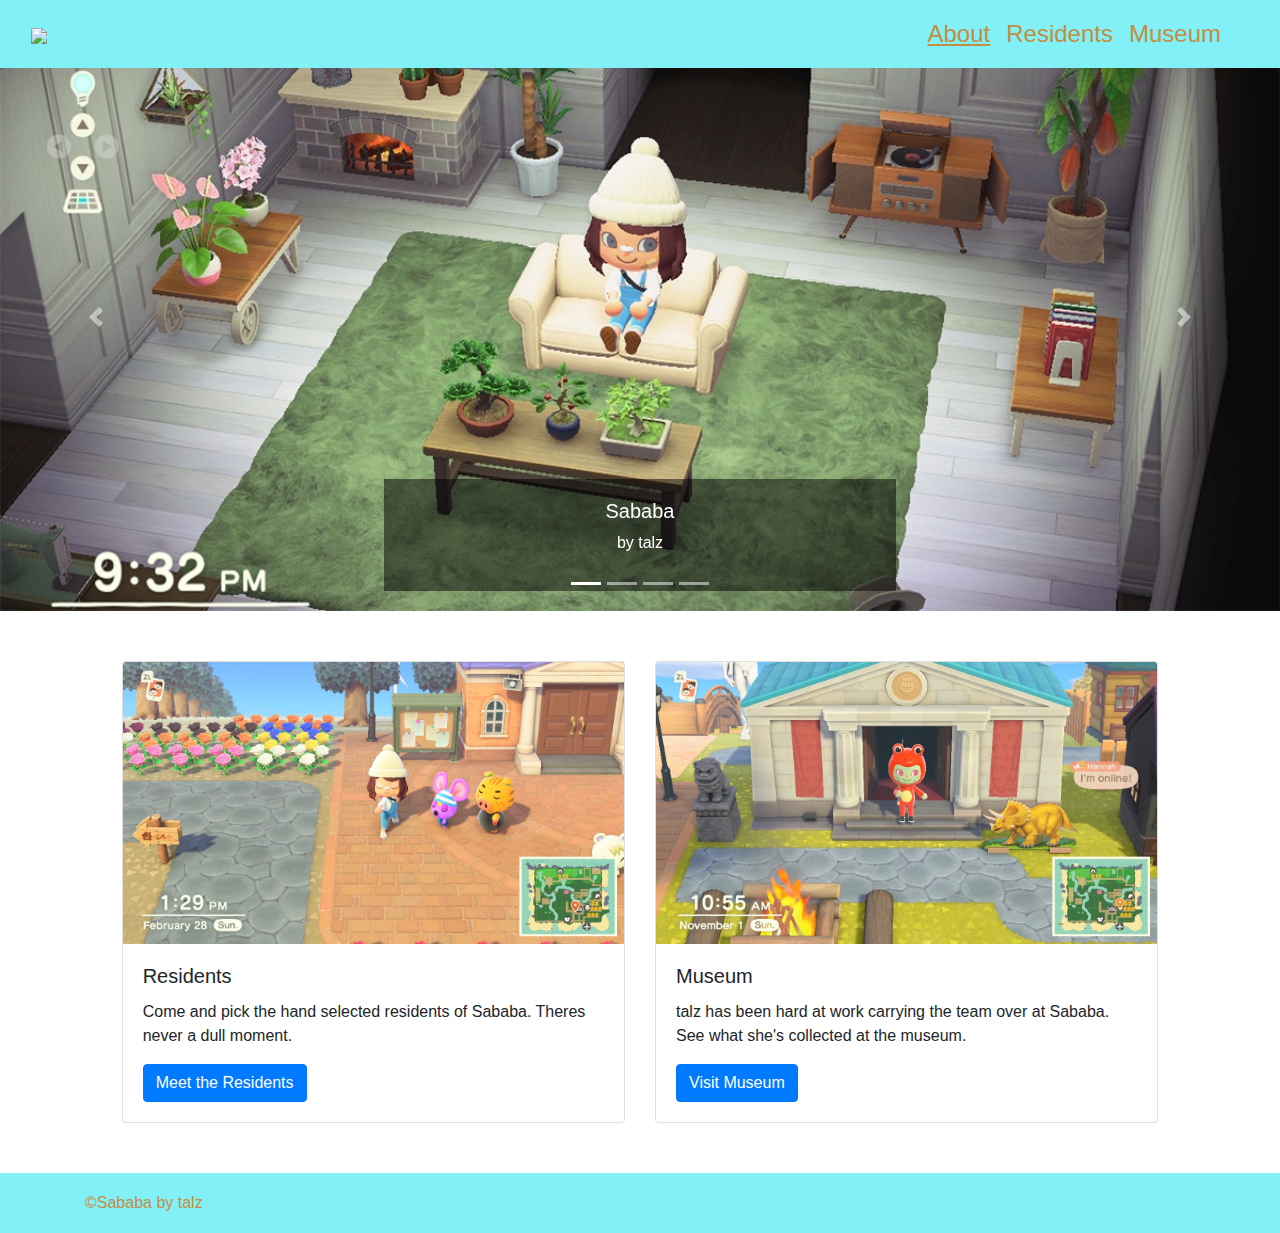
==== index.html @ 1c3ce2df "footer" ====
<!DOCTYPE html>
<html lang="en">
<head>
    <meta charset="UTF-8">
    <meta name="viewport" content="width=device-width, initial-scale=1.0">
    <title>ACNH</title>

    <link rel="stylesheet" href="https://maxcdn.bootstrapcdn.com/bootstrap/4.0.0/css/bootstrap.min.css" integrity="sha384-Gn5384xqQ1aoWXA+058RXPxPg6fy4IWvTNh0E263XmFcJlSAwiGgFAW/dAiS6JXm" crossorigin="anonymous">

    <script src="https://code.jquery.com/jquery-3.2.1.slim.min.js" integrity="sha384-KJ3o2DKtIkvYIK3UENzmM7KCkRr/rE9/Qpg6aAZGJwFDMVNA/GpGFF93hXpG5KkN" crossorigin="anonymous"></script>
    <script src="https://cdnjs.cloudflare.com/ajax/libs/popper.js/1.12.9/umd/popper.min.js" integrity="sha384-ApNbgh9B+Y1QKtv3Rn7W3mgPxhU9K/ScQsAP7hUibX39j7fakFPskvXusvfa0b4Q" crossorigin="anonymous"></script>
    <script src="https://maxcdn.bootstrapcdn.com/bootstrap/4.0.0/js/bootstrap.min.js" integrity="sha384-JZR6Spejh4U02d8jOt6vLEHfe/JQGiRRSQQxSfFWpi1MquVdAyjUar5+76PVCmYl" crossorigin="anonymous"></script>

    <link rel="stylesheet" href="CSS/index.css">
    <link rel="shortcut icon" type="image/png" href="../UX_UI_HW21/images/animal-crossing-new-horizons-sept-nintendo-direct-1-transparent.png"/>

        <!-- Global site tag (gtag.js) - Google Analytics -->
<script async src="https://www.googletagmanager.com/gtag/js?id=G-LXJEY1V254"></script>
<script>
  window.dataLayer = window.dataLayer || [];
  function gtag(){dataLayer.push(arguments);}
  gtag('js', new Date());

  gtag('config', 'G-LXJEY1V254');
</script>

<!-- Hotjar Tracking Code for https://taliaherzberg.github.io/UX_UI_HW21/ -->
<script>
  (function(h,o,t,j,a,r){
      h.hj=h.hj||function(){(h.hj.q=h.hj.q||[]).push(arguments)};
      h._hjSettings={hjid:2274243,hjsv:6};
      a=o.getElementsByTagName('head')[0];
      r=o.createElement('script');r.async=1;
      r.src=t+h._hjSettings.hjid+j+h._hjSettings.hjsv;
      a.appendChild(r);
  })(window,document,'https://static.hotjar.com/c/hotjar-','.js?sv=');
</script>

</head>
<body>


    <nav class="navbar navbar-expand-lg navbar-light bg-light customNav">
        <div class="container-fluid">
          <a class="navbar-brand" href="#"><img src="../UX_UI_HW21/images/logo.png"></a>
          <button class="navbar-toggler" type="button" data-bs-toggle="collapse" data-bs-target="#navbarSupportedContent" aria-controls="navbarSupportedContent" aria-expanded="false" aria-label="Toggle navigation">
            <span class="navbar-toggler-icon"></span>
          </button>
          <div class="collapse navbar-collapse" id="navbarSupportedContent">
            <ul class="navbar-nav me-auto mb-2 mb-lg-0">
              <li class="nav-item">
                <a class="nav-link active" aria-current="page" href="#">About</a>
              </li>
              <li class="nav-item">
                <a class="nav-link" href="#">Residents</a>
              </li>
              <li class="nav-item">
                <a class="nav-link" href="#">Museum</a>
              </li>
            </ul>
          </div>
        </div>
      </nav>

      <br>
  
      <div id="carouselExampleIndicators" class="carousel slide" data-ride="carousel">
        <ol class="carousel-indicators">
          <li data-target="#carouselExampleIndicators" data-slide-to="0" class="active"></li>
          <li data-target="#carouselExampleIndicators" data-slide-to="1"></li>
          <li data-target="#carouselExampleIndicators" data-slide-to="2"></li>
          <li data-target="#carouselExampleIndicators" data-slide-to="3"></li>
        </ol>
        <div class="carousel-inner">
          <div class="carousel-item active">
            <img src="images/living-room.PNG" class="d-block w-100" alt="First Slide">
            <div class="carousel-caption d-none d-md-block">
              <h5>Sababa</h5>
              <p>by talz</p>
            </div>
          </div>
          <div class="carousel-item">
            <img src="images/drums.PNG" class="d-block w-100" alt="Second Slide">
            <div class="carousel-caption d-none d-md-block">
              <h5>Sababa</h5>
              <p>by talz</p>
            </div>
          </div>
          <div class="carousel-item">
            <img src="images/northern-lights.PNG" class="d-block w-100" alt="Third Slide">
            <div class="carousel-caption d-none d-md-block">
              <h5>Sababa</h5>
              <p>by talz</p>
            </div>
          </div>
          <div class="carousel-item">
            <img src="images/beach.png" class="d-block w-100" alt="Fourth Slide">
            <div class="carousel-caption d-none d-md-block">
              <h5>Sababa</h5>
              <p>by talz</p>
            </div>
          </div>
        </div>
        <a class="carousel-control-prev" href="#carouselExampleIndicators" role="button" data-slide="prev">
          <span class="carousel-control-prev-icon" aria-hidden="true"></span>
          <span class="sr-only">Previous</span>
        </a>
        <a class="carousel-control-next" href="#carouselExampleIndicators" role="button" data-slide="next">
          <span class="carousel-control-next-icon" aria-hidden="true"></span>
          <span class="sr-only">Next</span>
        </a>
      </div>
    
      <section class="cards"> 
        <div class="container-fluid">
          <div class="row">
            <div class="cardContainer col-lg-5 col-md-5 col-sm-12">
              <div class="card">
                <img src="images/yoga.PNG" class="card-img-top" alt="...">
                <div class="card-body">
                  <h5 class="card-title">Residents</h5>
                  <p class="card-text">Come and pick the hand selected residents of Sababa. Theres never a dull moment.</p>
                  <a href="#" class="btn btn-primary">Meet the Residents</a>
                </div>
              </div>
            </div>
        
            <div class="cardContainer col-lg-5 col-md-5 col-sm-12">
              <div class="card">
                <img src="images/museum.PNG" class="card-img-top" alt="...">
                <div class="card-body">
                  <h5 class="card-title">Museum</h5>
                  <p class="card-text">talz has been hard at work carrying the team over at Sababa. See what she's collected at the museum.</p>
                  <a href="#" class="btn btn-primary">Visit Museum</a>
                </div>
              </div>
            </div>    

      </section>
      

      <footer class="footer">
        <div class="container">
          <span class="text-muted">©Sababa by talz</span>
        </div>
      </footer>

</body>
</html>
---- CSS/index.css ----
*{
    margin: 0;
    padding: 0;
}

.customNav {
    position: fixed;
    width: 100%;
    background-color: #81F1F7 !important;
    background-size: cover;
    z-index: 10;
  }

  .navbar-nav {
    margin-left: auto;
    margin-right: 0 !important;
    padding-left: 20px;
    padding-right: 20px;
    font-family: Arial, Helvetica, sans-serif;
    font-size: 24px;
  }

  .nav-link {
      color: #C48D3F !important;
  }

  .active {
      text-decoration: underline;
  }

  .active:hover {
      text-decoration: underline;
  }

  .carousel-caption {
      font-family: Arial, Helvetica, sans-serif;
      background: rgba(0, 0, 0, 0.5);
      background-size: 100px;
      width: 40%;
      margin-left: auto;
      margin-right: auto;
  }

  .row {
      margin-top: 50px;
      justify-items: center;
      justify-content: center;
  }

  footer {
    position: absolute;
    width: 100%;
    height: 60px;
    line-height: 60px;
    background-color: #81F1F7;
    margin-top: 50px;
    font-family: Arial, Helvetica, sans-serif;
  }

  .text-muted {
      color: #C48D3F !important;
  }
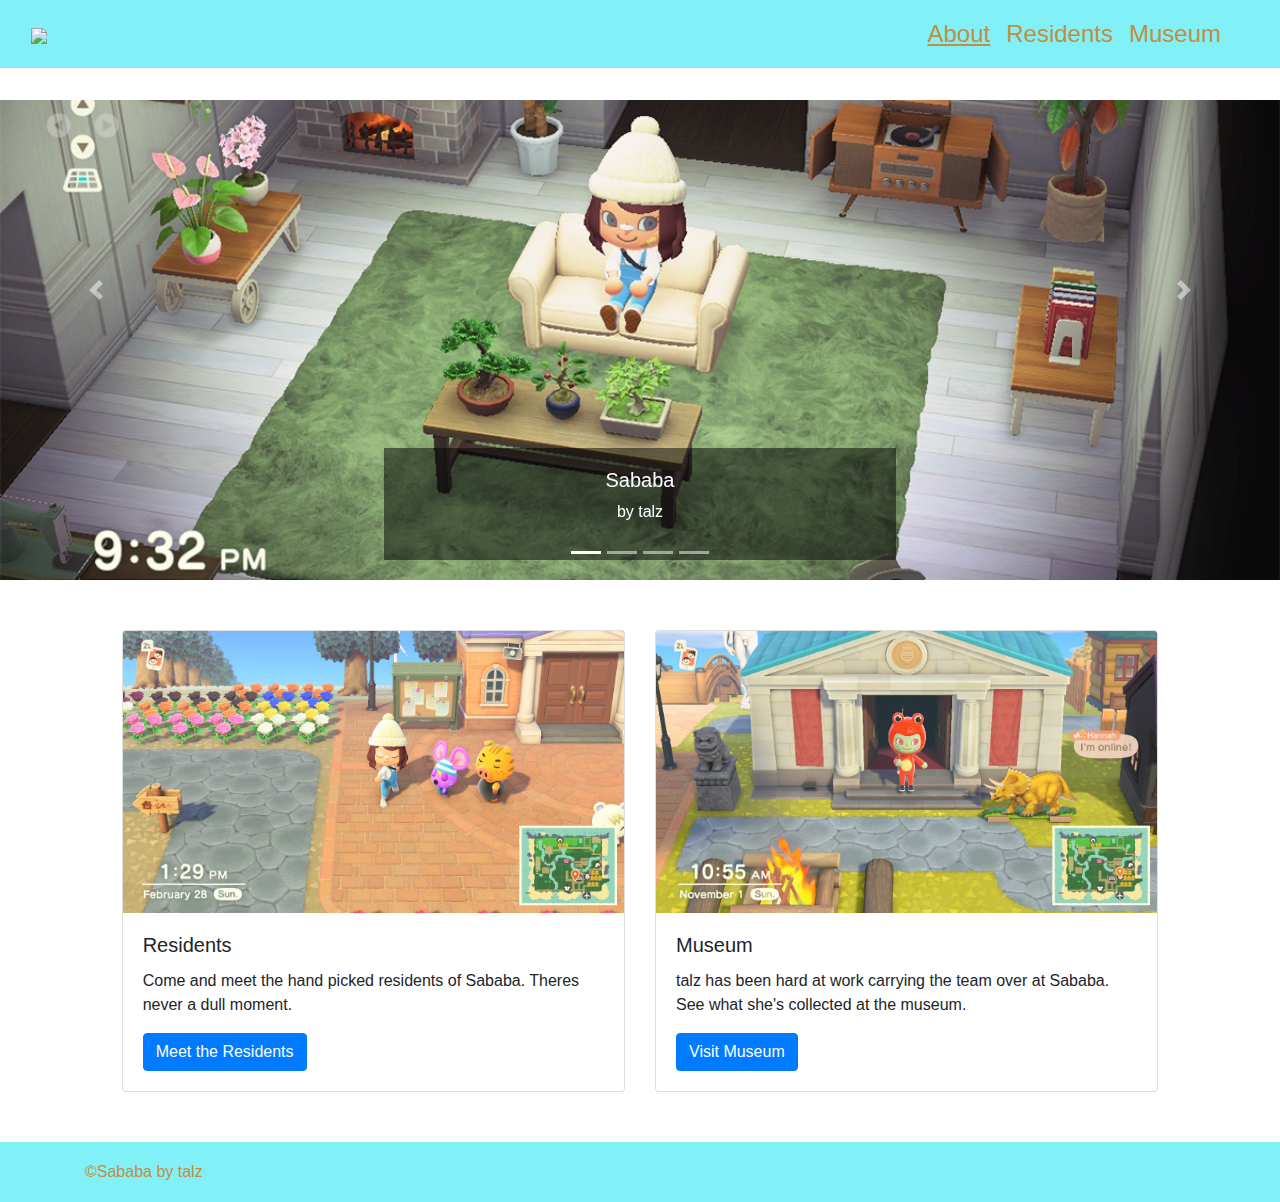
==== commit a643b378: "residents page" ====
--- a/index.html
+++ b/index.html
@@ -52,17 +52,16 @@
                 <a class="nav-link active" aria-current="page" href="#">About</a>
               </li>
               <li class="nav-item">
-                <a class="nav-link" href="#">Residents</a>
+                <a class="nav-link" href="../UX_UI_HW21/residents.html">Residents</a>
               </li>
               <li class="nav-item">
-                <a class="nav-link" href="#">Museum</a>
+                <a class="nav-link" href="../UX_UI_HW21/museum.html">Museum</a>
               </li>
             </ul>
           </div>
         </div>
       </nav>
 
-      <br>
   
       <div id="carouselExampleIndicators" class="carousel slide" data-ride="carousel">
         <ol class="carousel-indicators">
@@ -119,8 +118,8 @@
                 <img src="images/yoga.PNG" class="card-img-top" alt="...">
                 <div class="card-body">
                   <h5 class="card-title">Residents</h5>
-                  <p class="card-text">Come and pick the hand selected residents of Sababa. Theres never a dull moment.</p>
-                  <a href="#" class="btn btn-primary">Meet the Residents</a>
+                  <p class="card-text">Come and meet the hand picked residents of Sababa. Theres never a dull moment.</p>
+                  <a href="../UX_UI_HW21/residents.html" class="btn btn-primary">Meet the Residents</a>
                 </div>
               </div>
             </div>
@@ -131,7 +130,7 @@
                 <div class="card-body">
                   <h5 class="card-title">Museum</h5>
                   <p class="card-text">talz has been hard at work carrying the team over at Sababa. See what she's collected at the museum.</p>
-                  <a href="#" class="btn btn-primary">Visit Museum</a>
+                  <a href="../UX_UI_HW21/museum.html" class="btn btn-primary">Visit Museum</a>
                 </div>
               </div>
             </div>    
--- a/CSS/index.css
+++ b/CSS/index.css
@@ -7,8 +7,7 @@
     position: fixed;
     width: 100%;
     background-color: #81F1F7 !important;
-    background-size: cover;
-    z-index: 10;
+    z-index:10;
   }
 
   .navbar-nav {
@@ -32,6 +31,9 @@
       text-decoration: underline;
   }
 
+  .carousel {
+      padding-top: 100px;
+  }
   .carousel-caption {
       font-family: Arial, Helvetica, sans-serif;
       background: rgba(0, 0, 0, 0.5);
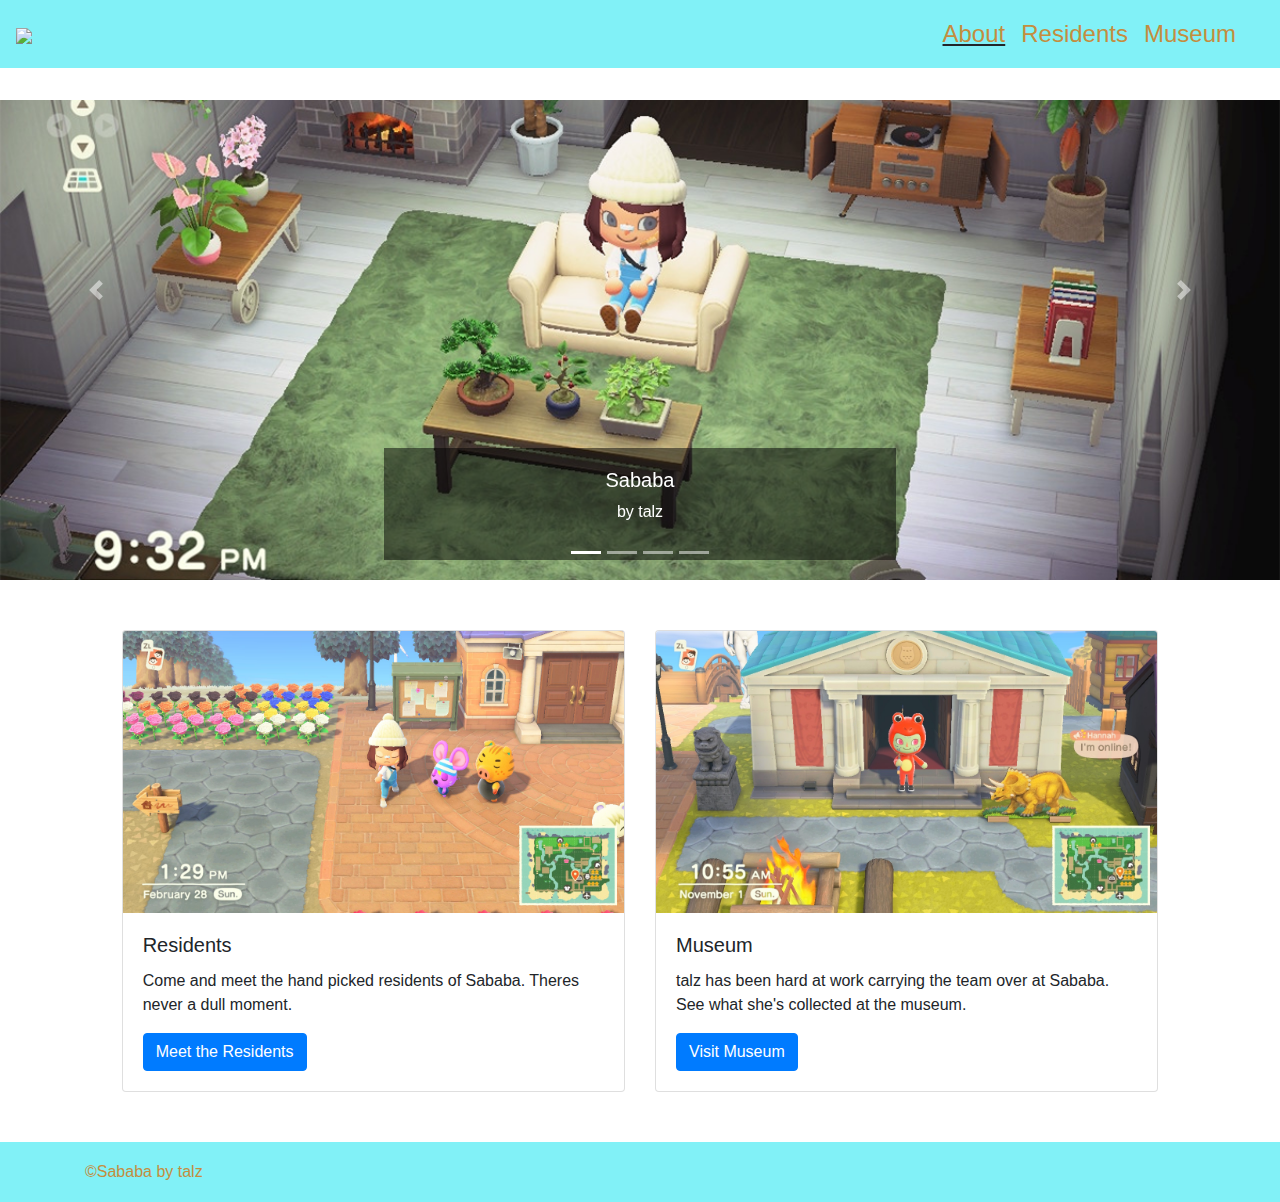
==== commit 74147584: "hamburger menu fixed" ====
--- a/index.html
+++ b/index.html
@@ -39,26 +39,24 @@
 </head>
 <body>
 
-
-    <nav class="navbar navbar-expand-lg navbar-light bg-light customNav">
-        <div class="container-fluid">
-          <a class="navbar-brand" href="#"><img src="../UX_UI_HW21/images/logo.png"></a>
-          <button class="navbar-toggler" type="button" data-bs-toggle="collapse" data-bs-target="#navbarSupportedContent" aria-controls="navbarSupportedContent" aria-expanded="false" aria-label="Toggle navigation">
-            <span class="navbar-toggler-icon"></span>
-          </button>
-          <div class="collapse navbar-collapse" id="navbarSupportedContent">
-            <ul class="navbar-nav me-auto mb-2 mb-lg-0">
-              <li class="nav-item">
-                <a class="nav-link active" aria-current="page" href="#">About</a>
-              </li>
-              <li class="nav-item">
-                <a class="nav-link" href="../UX_UI_HW21/residents.html">Residents</a>
-              </li>
-              <li class="nav-item">
-                <a class="nav-link" href="../UX_UI_HW21/museum.html">Museum</a>
-              </li>
-            </ul>
-          </div>
+      <nav class="navbar navbar-expand-lg navbar-light bg-light customNav">
+        <a class="navbar-brand" href="#"><img src="../UX_UI_HW21/images/logo.png"></a>
+        <button class="navbar-toggler" type="button" data-toggle="collapse" data-target="#navbarSupportedContent"
+          aria-controls="navbarSupportedContent" aria-expanded="false" aria-label="Toggle navigation">
+          <span class="navbar-toggler-icon"></span>
+        </button>
+        <div class="collapse navbar-collapse" id="navbarSupportedContent">
+          <ul class="navbar-nav mr-auto">
+            <li class="nav-item active">
+              <a class="nav-link" href="#">About <span class="sr-only">(current)</span></a>
+            </li>
+            <li class="nav-item">
+              <a class="nav-link" href="../UX_UI_HW21/residents.html">Residents</a>
+            </li>
+            <li class="nav-item">
+              <a class="nav-link" href="../UX_UI_HW21/museum.html">Museum</a>
+            </li>
+          </ul>
         </div>
       </nav>
 
@@ -79,7 +77,7 @@
             </div>
           </div>
           <div class="carousel-item">
-            <img src="images/drums.PNG" class="d-block w-100" alt="Second Slide">
+            <img src="images/leather.png" class="d-block w-100" alt="Second Slide">
             <div class="carousel-caption d-none d-md-block">
               <h5>Sababa</h5>
               <p>by talz</p>
@@ -93,7 +91,7 @@
             </div>
           </div>
           <div class="carousel-item">
-            <img src="images/beach.png" class="d-block w-100" alt="Fourth Slide">
+            <img src="images/drums.PNG" class="d-block w-100" alt="Fourth Slide">
             <div class="carousel-caption d-none d-md-block">
               <h5>Sababa</h5>
               <p>by talz</p>
--- a/CSS/index.css
+++ b/CSS/index.css
@@ -31,6 +31,17 @@
       text-decoration: underline;
   }
 
+  .dropdown-menu {
+    background: url("../images/transparency.png");
+    background-color: transparent !important;
+    background-size: cover;
+  }
+  .dropdown-item:focus, .dropdown-item:hover {
+      color: #16181b;
+      text-decoration: none;
+      background: black;
+  }
+
   .carousel {
       padding-top: 100px;
   }
